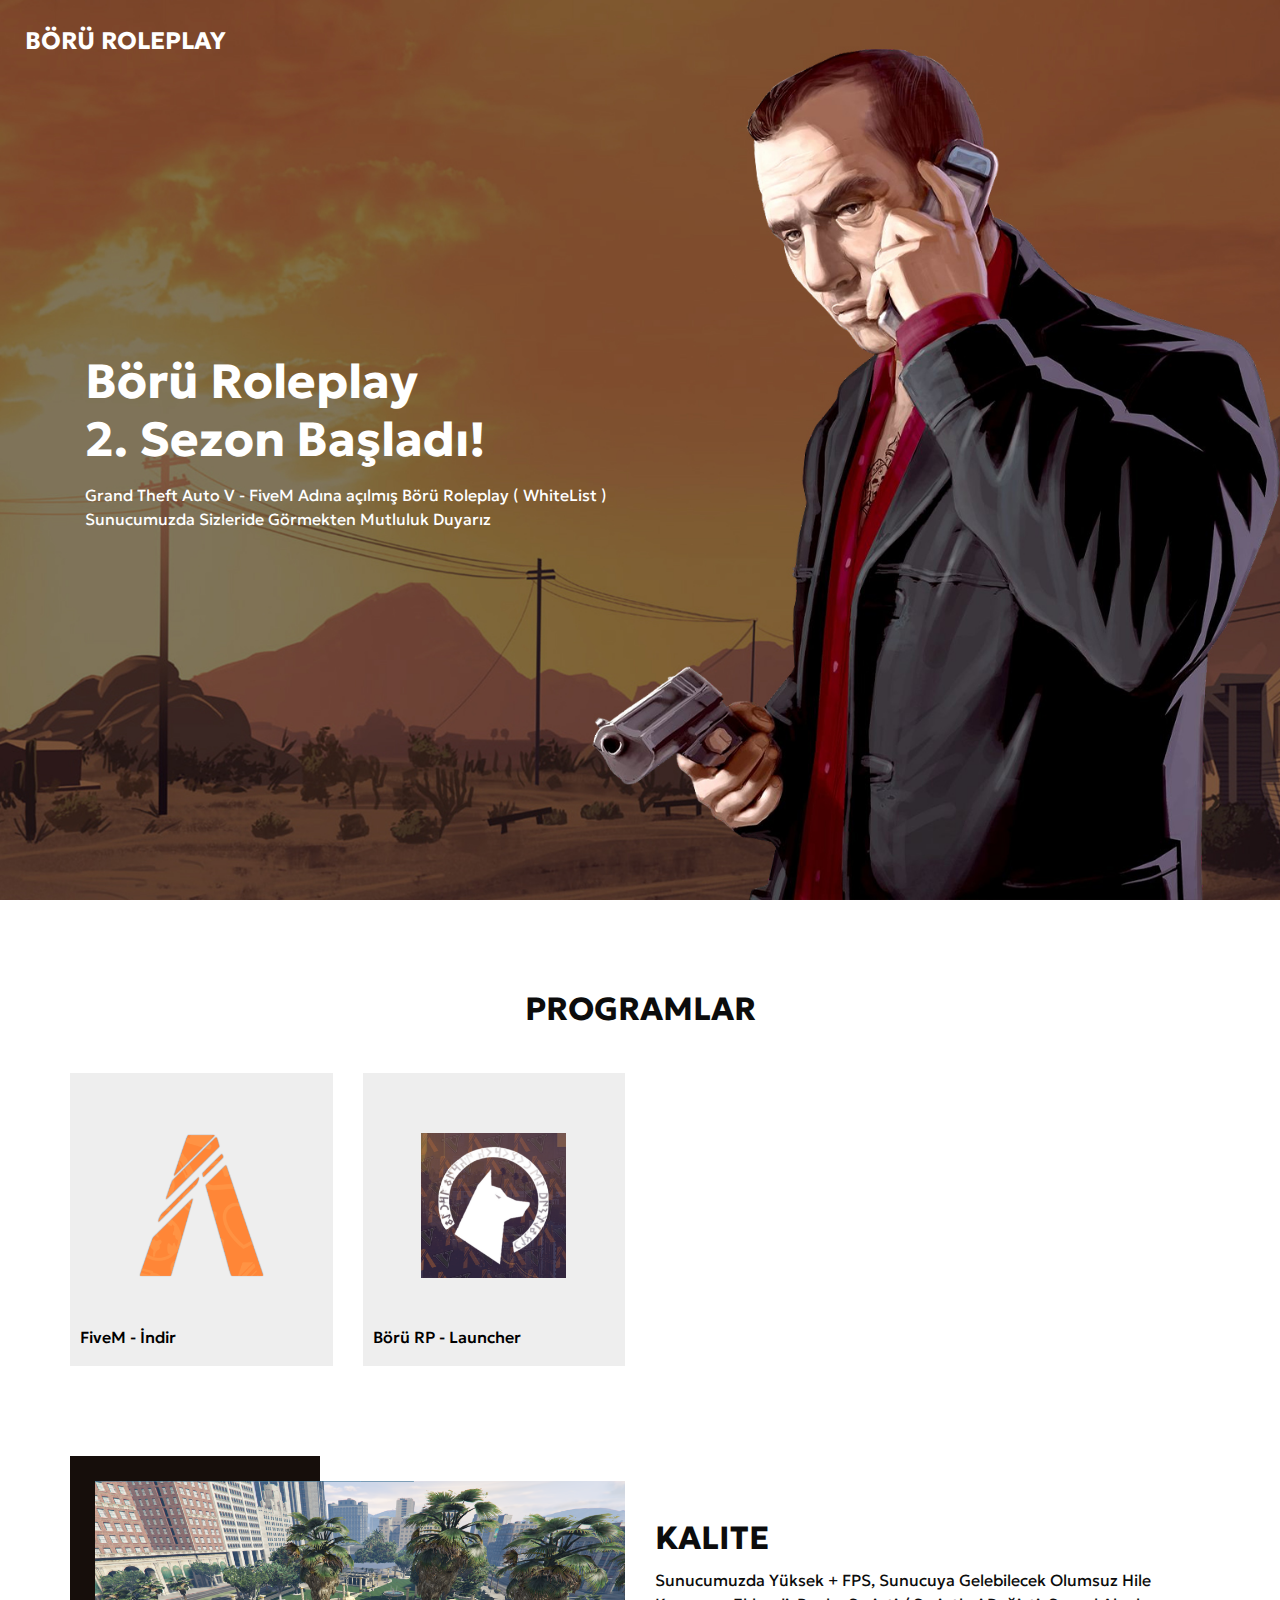
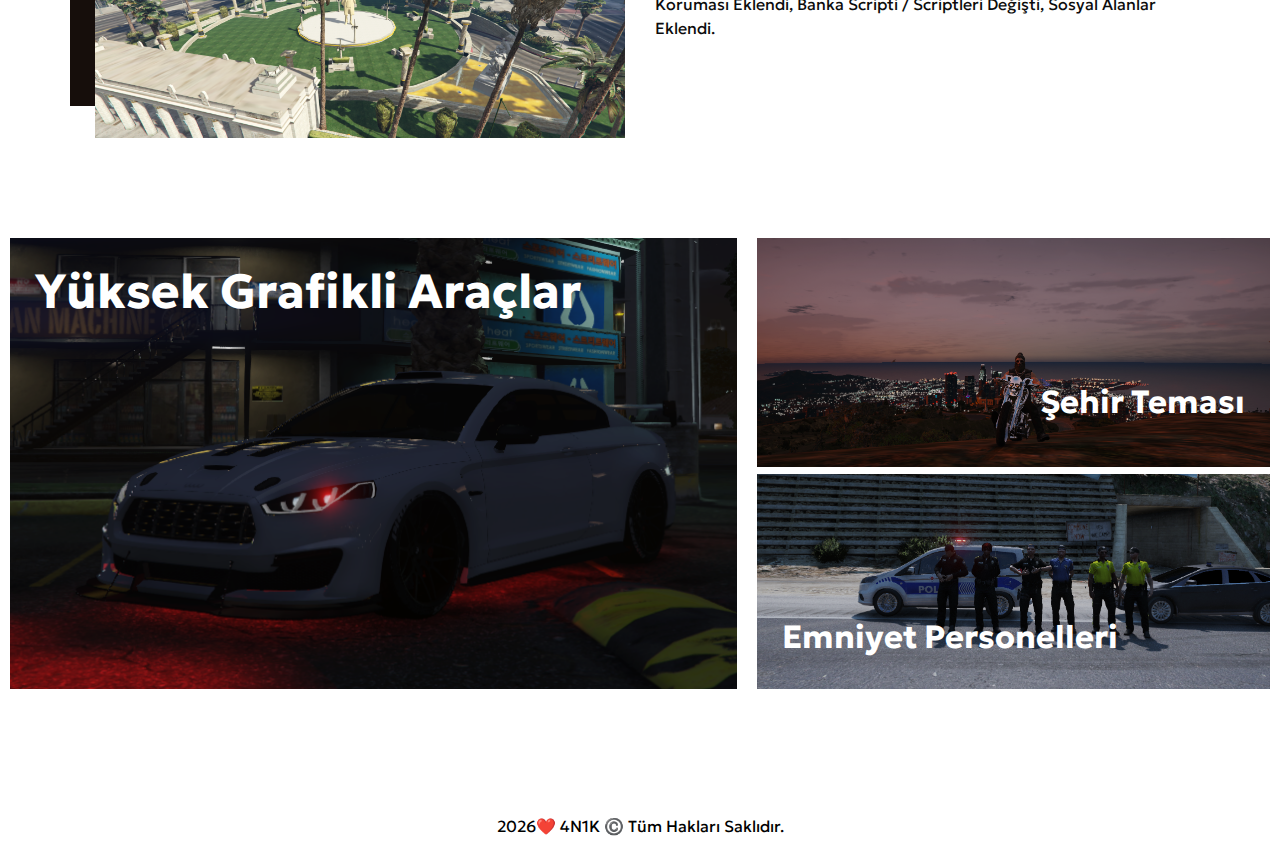
==== index.html @ 7eddcaa7 "Add files via upload" ====
<!DOCTYPE html>
<html>

<head>
  <!-- Basic -->
  <meta charset="utf-8" />
  <meta http-equiv="X-UA-Compatible" content="IE=edge" />
  <!-- Mobile Metas -->
  <meta name="viewport" content="width=device-width, initial-scale=1, shrink-to-fit=no" />
  <!-- Site Metas -->
  <link rel="icon" href="images/ico.png" type="image/gif" />
  <meta name="keywords" content="" />
  <meta name="description" content="" />
  <meta name="author" content="" />

  <title>Börü Roleplay</title>

  <!-- bootstrap core css -->
  <link rel="stylesheet" type="text/css" href="css/bootstrap.css" />
  <!-- font awesome style -->
  <link href="css/font-awesome.min.css" rel="stylesheet" />
  <!-- Custom styles for this template -->
  <link href="css/style.css" rel="stylesheet" />
  <!-- responsive style -->
  <link href="css/responsive.css" rel="stylesheet" />

</head>

<body>

  <!-- header section strats -->
  <header class="header_section">
    <div class="container-fluid">
      <nav class="navbar navbar-expand-lg custom_nav-container">
        <a class="navbar-brand" href="index.html">
          <span>
            Börü Roleplay
          </span>
        </a>
      </nav>
    </div>
  </header>
  <!-- end header section -->

  <!-- slider section -->
  <section class="slider_section position-relative">
    <div class="slider_bg_box">
      <img src="images/slider-bg.jpg" alt="">
    </div>
    <div class="slider_bg"></div>
    <div class="container">
      <div class="col-md-9 col-lg-8">
        <div class="detail-box">
          <h1>
            Börü Roleplay
            <br> 2. Sezon Başladı!
          </h1>
          <p>
            Grand Theft Auto V - FiveM Adına açılmış Börü Roleplay ( WhiteList ) Sunucumuzda Sizleride Görmekten Mutluluk Duyarız
          </p>
        </div>
      </div>
    </div>
  </section>
  <!-- end slider section -->

  <!-- shop section -->

  <section class="shop_section layout_padding">
    <div class="container">
      <div class="heading_container heading_center">
        <h2 style="font-family: Geologica, sans-serif;">
          Programlar
        </h2>
      </div>
      <center>
        <div class="row">
        <div class="col-sm-6 col-md-4 col-lg-3">
          <div class="box">
            <a href="https://runtime.fivem.net/client/FiveM.exe">
              <div class="img-box">
                <img src="images/FiveM_Logo.png" alt="">
              </div>
              <div class="detail-box">
                <h6>
                  FiveM - İndir
                </h6>
              </div>
            </a>
          </div>
        </div>
        <div class="col-sm-6 col-md-4 col-lg-3">
          <div class="box">
            <a href="">
              <div class="img-box">
                <img src="images/ico.png" alt="">
              </div>
              <div class="detail-box">
                <h6>
                  Börü RP - Launcher
                </h6>
              </div>
            </a>
          </div>
        </div>
      </center>
      
  </section>

  <!-- end shop section -->

  <!-- about section -->

  <section class="about_section  ">
    <div class="container">
      <div class="row">
        <div class="col-md-6">
          <div class="img-box">
            <img src="images/park_alani.png" alt="">
          </div>
        </div>
        <div class="col-md-6">
          <div class="detail-box">
            <div class="heading_container">
              <h2>
                Kalite
              </h2>
            </div>
            <p>
              Sunucumuzda Yüksek + FPS, Sunucuya Gelebilecek Olumsuz Hile Koruması Eklendi, Banka Scripti / Scriptleri Değişti, Sosyal Alanlar Eklendi.
            </p>
          </div>
        </div>
      </div>
    </div>
  </section>

  <!-- end about section -->

  <!-- offer section -->

  <section class="offer_section layout_padding">
    <div class="container-fluid">
      <div class="row">
        <div class="col-md-7 px-0">
          <div class="box offer-box1">
            <img src="images/image.png" alt="">
            <div class="detail-box">
              <h2>
                Yüksek Grafikli Araçlar
              </h2>
            </div>
          </div>
        </div>
        <div class="col-md-5 px-0">
          <div class="box offer-box2">
            <img src="images/Ekran_goruntusu_2024-07-01_072224.png" alt="">
            <div class="detail-box">
              <h2>
                Şehir Teması
              </h2>
            </div>
          </div>
          <div class="box offer-box3">
            <img src="images/090909090.png" alt="">
            <div class="detail-box">
              <h2>
                Emniyet Personelleri
              </h2>
            </div>
          </div>
        </div>
      </div>
    </div>
  </section>
  <!-- end blog section -->

  <!-- info section -->
  
  <footer class="footer_section">
    <div class="container">
      <p>
        <span id="displayYear"></span>❤️ 4N1K ©️ Tüm Hakları Saklıdır.
      </p>
    </div>
  </footer>
  <!-- footer section -->


  <!-- jQery -->
  <script src="js/jquery-3.4.1.min.js"></script>
  <!-- bootstrap js -->
  <script src="js/bootstrap.js"></script>
  <!-- custom js -->
  <script src="js/custom.js"></script>

</body>

</html>
---- css/style.css ----
@import url('https://fonts.googleapis.com/css2?family=Geologica:wght@100..900&family=Outfit:wght@100..900&family=Russo+One&display=swap');
@import url("../fonts/octin_sports_rg.ttf");
body {
  font-family: "Geologica", sans-serif;
  color: #0c0c0c;
  background-color: #ffffff;
  overflow-x: hidden;
}

.layout_padding {
  padding: 90px 0;
}

.layout_padding2 {
  padding: 45px 0;
}

.layout_padding2-top {
  padding-top: 45px;
}

.layout_padding2-bottom {
  padding-bottom: 45px;
}

.layout_padding-top {
  padding-top: 90px;
}

.layout_padding-bottom {
  padding-bottom: 90px;
}

.long_section {
  margin-left: 45px;
  margin-right: 45px;
  padding-left: 15px;
  padding-right: 15px;
}

.heading_container {
  display: -webkit-box;
  display: -ms-flexbox;
  display: flex;
  -webkit-box-orient: vertical;
  -webkit-box-direction: normal;
      -ms-flex-direction: column;
          flex-direction: column;
  -webkit-box-align: start;
      -ms-flex-align: start;
          align-items: flex-start;
  font-family: 'Playfair Display', serif;
}

.heading_container h2 {
  position: relative;
  font-weight: bold;
  text-transform: uppercase;
  margin: 0;
}

.heading_container.heading_center {
  -webkit-box-align: center;
      -ms-flex-align: center;
          align-items: center;
  text-align: center;
}

h1,
h2 {
  font-family: "Geologica", sans-serif;
}

/*header section*/
.header_section {
  position: absolute;
  top: 0;
  width: 100%;
  z-index: 9;
}

.header_section .container-fluid {
  padding-right: 25px;
  padding-left: 25px;
}

.header_section .nav_container {
  margin: 0 auto;
}

.header_section.innerpage_header {
  position: relative;
  background: -webkit-gradient(linear, left top, right top, from(#160e0b), to(#160e0b));
  background: linear-gradient(to right, #160e0b, #160e0b);
  padding: 10px 0;
}

.custom_nav-container {
  padding-left: 0;
  padding-right: 0;
}

.custom_menu-btn {
  position: fixed;
  right: 25px;
  top: 15px;
  width: 50px;
  height: 50px;
}

.custom_menu-btn::before {
  content: "";
  position: absolute;
  top: 0;
  right: 0;
  width: 100%;
  height: 100%;
  background-color: white;
  -webkit-box-shadow: 0 0 5px 0 rgba(0, 0, 0, 0.07);
          box-shadow: 0 0 5px 0 rgba(0, 0, 0, 0.07);
  z-index: 7;
  border-radius: 100%;
  -webkit-transition: all .3s;
  transition: all .3s;
}

.custom_menu-btn.menu_btn-style::before {
  width: 100vh;
  height: 100vh;
  background-color: #160e0b;
  -webkit-transform: scale(5);
          transform: scale(5);
  border-radius: 0;
}

.custom_menu-btn button {
  width: 50px;
  height: 50px;
  outline: none;
  border: none;
  border-radius: 100%;
  display: -webkit-box;
  display: -ms-flexbox;
  display: flex;
  -webkit-box-orient: vertical;
  -webkit-box-direction: normal;
      -ms-flex-direction: column;
          flex-direction: column;
  -webkit-box-align: center;
      -ms-flex-align: center;
          align-items: center;
  -webkit-box-pack: center;
      -ms-flex-pack: center;
          justify-content: center;
  background-color: transparent;
  position: relative;
  z-index: 999;
  margin: 0;
}

.custom_menu-btn button span {
  display: block;
  width: 30px;
  height: 3px;
  background-color: #000000;
  margin: 2.5px 0;
  -webkit-transition: all 0.3s;
  transition: all 0.3s;
  border-radius: 15px;
}

.custom_menu-btn .s-2 {
  -webkit-transition: all 0.1s;
  transition: all 0.1s;
}

.menu_btn-style button span {
  background-color: #ffffff;
}

.menu_btn-style button .s-1 {
  -webkit-transform: rotate(45deg) translate(6px, 6px);
          transform: rotate(45deg) translate(6px, 6px);
}

.menu_btn-style button .s-2 {
  -webkit-transform: translateX(100px);
          transform: translateX(100px);
}

.menu_btn-style button .s-3 {
  -webkit-transform: rotate(-45deg) translate(5px, -5px);
          transform: rotate(-45deg) translate(5px, -5px);
}

.overlay {
  height: 100%;
  width: 0;
  position: fixed;
  top: 0;
  left: 0;
  overflow-x: hidden;
  -webkit-transition: 0.5s;
  transition: 0.5s;
  z-index: 9;
}

.overlay .closebtn {
  position: absolute;
  top: 0;
  right: 30px;
  font-size: 60px;
}

.overlay a {
  padding: 0px;
  text-decoration: none;
  font-size: 22px;
  color: #ffffff;
  display: block;
  -webkit-transition: 0.3s;
  transition: 0.3s;
  margin-bottom: 15px;
  text-transform: uppercase;
  font-weight: 600;
  opacity: 0;
}

.overlay a:hover {
  color: #fd9c6b;
}

.overlay-content {
  position: relative;
  top: 30%;
  width: 100%;
  text-align: center;
  margin-top: 30px;
  z-index: 99;
}

.menu_width {
  width: 100%;
}

.menu_width.overlay a {
  opacity: 1;
}

a,
a:hover,
a:focus {
  text-decoration: none;
}

a:hover,
a:focus {
  color: initial;
}

.btn,
.btn:focus {
  outline: none !important;
  -webkit-box-shadow: none;
          box-shadow: none;
}

.navbar-brand {
  margin-top: 10px;
}

.navbar-brand span {
  font-size: 24px;
  font-weight: 700;
  color: #ffffff;
  text-transform: uppercase;
}

/*end header section*/
/* slider section */
.slider_section {
  min-height: 100vh;
  -webkit-box-flex: 1;
      -ms-flex: 1;
          flex: 1;
  display: -webkit-box;
  display: -ms-flexbox;
  display: flex;
  -webkit-box-align: center;
      -ms-flex-align: center;
          align-items: center;
  position: relative;
}

.slider_section .row {
  -webkit-box-align: center;
      -ms-flex-align: center;
          align-items: center;
}

.slider_section .detail-box {
  position: relative;
  z-index: 4;
  color: #ffffff;
  padding: 75px 0;
}

.slider_section .detail-box h1 {
  font-weight: bold;
  font-size: 3rem;
}

.slider_section .detail-box p {
  width: 75%;
  margin-top: 15px;
}

.slider_section .detail-box .slider-link {
  display: inline-block;
  padding: 10px 45px;
  background-color: transparent;
  color: #fd9c6b;
  border-radius: 5px;
  border: 1px solid #fd9c6b;
  -webkit-transition: all .2s;
  transition: all .2s;
  margin-top: 35px;
}

.slider_section .detail-box .slider-link:hover {
  background-color: #fd9c6b;
  color: #ffffff;
}

.slider_section .slider_bg_box {
  position: absolute;
  top: 0;
  left: 0;
  width: 100%;
  height: 100%;
  z-index: 2;
  overflow: hidden;
}

.slider_section .slider_bg_box img {
  width: 100%;
  height: 100%;
  -o-object-fit: cover;
     object-fit: cover;
  -o-object-position: top right;
     object-position: top right;
}

.shop_section .heading_container {
  margin-bottom: 20px;
}

.shop_section .box {
  background-color: #eeeeee;
  position: relative;
  padding: 10px;
  margin-top: 25px;
}

.shop_section .box a {
  color: #000000;
}

.shop_section .box .img-box {
  display: -webkit-box;
  display: -ms-flexbox;
  display: flex;
  -webkit-box-pack: center;
      -ms-flex-pack: center;
          justify-content: center;
  -webkit-box-align: center;
      -ms-flex-align: center;
          align-items: center;
  padding: 15px 30px;
  height: 245px;
}

.shop_section .box .img-box img {
  max-width: 100%;
  max-height: 145px;
}

.shop_section .box .detail-box {
  display: -webkit-box;
  display: -ms-flexbox;
  display: flex;
  -webkit-box-pack: justify;
      -ms-flex-pack: justify;
          justify-content: space-between;
}

.shop_section .box .detail-box h6 span {
  color: #fd9c6b;
}

.shop_section .box .new {
  width: 50px;
  height: 50px;
  position: absolute;
  top: 10px;
  left: 10px;
  background-color: #ffffff;
  display: -webkit-box;
  display: -ms-flexbox;
  display: flex;
  -webkit-box-pack: center;
      -ms-flex-pack: center;
          justify-content: center;
  -webkit-box-align: center;
      -ms-flex-align: center;
          align-items: center;
  border-radius: 100%;
  font-size: 15px;
}

.shop_section .btn-box {
  display: -webkit-box;
  display: -ms-flexbox;
  display: flex;
  -webkit-box-pack: center;
      -ms-flex-pack: center;
          justify-content: center;
  margin-top: 45px;
}

.shop_section .btn-box a {
  display: inline-block;
  padding: 10px 40px;
  background-color: #fd9c6b;
  color: #ffffff;
  border-radius: 5px;
  border: 1px solid #fd9c6b;
  -webkit-transition: all .2s;
  transition: all .2s;
}

.shop_section .btn-box a:hover {
  background-color: transparent;
  color: #fd9c6b;
}

.about_section .row {
  -webkit-box-align: center;
      -ms-flex-align: center;
          align-items: center;
}

.about_section .img-box {
  position: relative;
  padding: 25px 0 0 25px;
}

.about_section .img-box img {
  width: 100%;
  position: relative;
}

.about_section .img-box::before {
  content: "";
  position: absolute;
  top: 0;
  left: 0;
  width: 250px;
  height: 250px;
  background-color: #160e0b;
}

.about_section .detail-box p {
  margin-top: 10px;
  margin-bottom: 35px;
}

.about_section .detail-box a {
  display: inline-block;
  padding: 10px 45px;
  background-color: #fd9c6b;
  color: #ffffff;
  border-radius: 0;
  border: 1px solid #fd9c6b;
  -webkit-transition: all .2s;
  transition: all .2s;
}

.about_section .detail-box a:hover {
  background-color: transparent;
  color: #fd9c6b;
}

.offer_section .row > div {
  display: -webkit-box;
  display: -ms-flexbox;
  display: flex;
  -webkit-box-orient: vertical;
  -webkit-box-direction: normal;
      -ms-flex-direction: column;
          flex-direction: column;
  -webkit-box-pack: stretch;
      -ms-flex-pack: stretch;
          justify-content: stretch;
}

.offer_section .box {
  margin: 10px;
  height: 100%;
  position: relative;
  min-height: 175px;
}

.offer_section .box img {
  width: 100%;
  min-height: 100%;
}

.offer_section .box .detail-box {
  position: absolute;
  top: 0;
  left: 0;
  width: 100%;
  height: 100%;
  display: -webkit-box;
  display: -ms-flexbox;
  display: flex;
  -webkit-box-orient: vertical;
  -webkit-box-direction: normal;
      -ms-flex-direction: column;
          flex-direction: column;
  -webkit-box-align: start;
      -ms-flex-align: start;
          align-items: flex-start;
  -webkit-box-pack: center;
      -ms-flex-pack: center;
          justify-content: center;
  color: #ffffff;
  padding: 25px;
  background-color: rgba(0, 0, 0, 0.15);
}

.offer_section .box .detail-box h2 {
  font-weight: bold;
}

.offer_section .box .detail-box a {
  display: inline-block;
  padding: 8px 40px;
  background-color: transparent;
  color: #fd9c6b;
  border-radius: 0;
  border: 1px solid #fd9c6b;
  -webkit-transition: all .2s;
  transition: all .2s;
  margin-top: 10px;
}

.offer_section .box .detail-box a:hover {
  background-color: #fd9c6b;
  color: #ffffff;
}

.offer_section .box.offer-box1 {
  min-height: 225px;
}

.offer_section .box.offer-box1 .detail-box {
  -webkit-box-pack: start;
      -ms-flex-pack: start;
          justify-content: flex-start;
}

.offer_section .box.offer-box1 .detail-box h2 {
  font-size: 3rem;
}

.offer_section .box.offer-box2 .detail-box h2, .offer_section .box.offer-box3 .detail-box h2 {
  font-size: 2rem;
}

.offer_section .box.offer-box2 .detail-box {
  -webkit-box-align: end;
      -ms-flex-align: end;
          align-items: flex-end;
  -webkit-box-pack: end;
      -ms-flex-pack: end;
          justify-content: flex-end;
}

.offer_section .box.offer-box3 .detail-box {
  -webkit-box-align: start;
      -ms-flex-align: start;
          align-items: flex-start;
  -webkit-box-pack: end;
      -ms-flex-pack: end;
          justify-content: flex-end;
}

.blog_section .heading_container {
  -webkit-box-align: center;
      -ms-flex-align: center;
          align-items: center;
}

.blog_section .heading_container h2::before {
  left: 50%;
  -webkit-transform: translateX(-50%);
          transform: translateX(-50%);
}

.blog_section .box {
  margin-top: 55px;
  background-color: #f1f2f3;
}

.blog_section .box .img-box {
  position: relative;
}

.blog_section .box .img-box .blog_date {
  position: absolute;
  left: 25px;
  bottom: -15px;
  padding: 10px 15px;
  font-size: 18px;
  background-color: #160e0b;
  margin: 0;
  text-align: center;
  border: 3px solid #ffffff;
  color: #ffffff;
}

.blog_section .box .img-box img {
  width: 100%;
}

.blog_section .box .detail-box {
  margin-top: 10px;
  padding: 25px;
}

.blog_section .box .detail-box h5 {
  font-weight: bold;
}

.blog_section .box .detail-box p {
  font-size: 15px;
}

.blog_section .box .detail-box a {
  display: inline-block;
  padding: 10px 30px;
  background-color: transparent;
  color: #160e0b;
  border-radius: 0;
  border: 1px solid #160e0b;
  -webkit-transition: all .2s;
  transition: all .2s;
}

.blog_section .box .detail-box a:hover {
  background-color: #160e0b;
  color: #ffffff;
}

.client_section .heading_container {
  -webkit-box-align: center;
      -ms-flex-align: center;
          align-items: center;
}

.client_section .box {
  display: -webkit-box;
  display: -ms-flexbox;
  display: flex;
  -webkit-box-orient: vertical;
  -webkit-box-direction: normal;
      -ms-flex-direction: column;
          flex-direction: column;
  -webkit-box-align: center;
      -ms-flex-align: center;
          align-items: center;
  text-align: center;
  margin: 45px;
  padding: 35px 25px;
  border-radius: 15px;
  background-color: #160e0b;
  color: #ffffff;
}

.client_section .box .img-box {
  margin-bottom: 15px;
  min-width: 145px;
  max-width: 145px;
  overflow: hidden;
}

.client_section .box .img-box img {
  width: 100%;
  border-radius: 100%;
  border: 7px solid rgba(255, 255, 255, 0.45);
}

.client_section .box .detail-box {
  display: -webkit-box;
  display: -ms-flexbox;
  display: flex;
  -webkit-box-orient: vertical;
  -webkit-box-direction: normal;
      -ms-flex-direction: column;
          flex-direction: column;
}

.client_section .box .detail-box .name img {
  width: 25px;
  margin-bottom: 5px;
}

.client_section .box .detail-box .name h6 {
  color: #fd9c6b;
  font-size: 20px;
}

.client_section .carousel_btn-container {
  display: -webkit-box;
  display: -ms-flexbox;
  display: flex;
  -webkit-box-pack: center;
      -ms-flex-pack: center;
          justify-content: center;
}

.client_section .carousel-control-prev,
.client_section .carousel-control-next {
  position: unset;
  width: 45px;
  height: 45px;
  border: none;
  opacity: 1;
  background-repeat: no-repeat;
  background-size: 12px;
  background-position: center;
  background-color: #fd9c6b;
  background-position: center;
  border-radius: 5px;
  margin: 0 2.5px;
}

.client_section .carousel-control-prev:hover,
.client_section .carousel-control-next:hover {
  background-color: #160e0b;
}

.client_section .carousel-control-next {
  left: initial;
}

.info_section {
  background-color: #160e0b;
  color: #ffffff;
}

.info_section .info_form_social_row {
  -webkit-box-align: center;
      -ms-flex-align: center;
          align-items: center;
  margin-bottom: 45px;
}

.info_section .info_form {
  width: 100%;
}

.info_section .info_form form {
  display: -webkit-box;
  display: -ms-flexbox;
  display: flex;
  -webkit-box-align: end;
      -ms-flex-align: end;
          align-items: flex-end;
}

.info_section .info_form form input {
  -webkit-box-flex: 1;
      -ms-flex: 1;
          flex: 1;
  background-color: #ffffff;
  height: 50px;
  padding-left: 15px;
  outline: none;
  color: #ffffff;
  border: none;
  border-bottom: 1px solid #fd9c6b;
}

.info_section .info_form form input::-webkit-input-placeholder {
  color: #9c9c9c;
}

.info_section .info_form form input:-ms-input-placeholder {
  color: #9c9c9c;
}

.info_section .info_form form input::-ms-input-placeholder {
  color: #9c9c9c;
}

.info_section .info_form form input::placeholder {
  color: #9c9c9c;
}

.info_section .info_form form button {
  background-color: transparent;
  color: #fd9c6b;
  text-transform: uppercase;
  font-size: 12px;
  outline: none;
  border: none;
  display: inline-block;
  padding: 15.5px 25px;
  background-color: #fd9c6b;
  color: #ffffff;
  border-radius: 0;
  border: 1px solid #fd9c6b;
  -webkit-transition: all .2s;
  transition: all .2s;
}

.info_section .info_form form button:hover {
  background-color: transparent;
  color: #fd9c6b;
}

.info_section .social_box {
  width: 100%;
  display: -webkit-box;
  display: -ms-flexbox;
  display: flex;
}

.info_section .social_box a {
  display: -webkit-box;
  display: -ms-flexbox;
  display: flex;
  -webkit-box-pack: center;
      -ms-flex-pack: center;
          justify-content: center;
  -webkit-box-align: center;
      -ms-flex-align: center;
          align-items: center;
  width: 50px;
  height: 50px;
  border: 1px solid #ffffff;
  color: #ffffff;
  margin-right: 10px;
}

.info_section .social_box a:hover {
  color: #fd9c6b;
  border-color: #fd9c6b;
}

.info_section h4 {
  margin-bottom: 15px;
}

.info_section .info_links .info_links_menu {
  display: -webkit-box;
  display: -ms-flexbox;
  display: flex;
  -webkit-box-orient: vertical;
  -webkit-box-direction: normal;
      -ms-flex-direction: column;
          flex-direction: column;
}

.info_section .info_links .info_links_menu a {
  color: #ffffff;
}

.info_section .info_links .info_links_menu a:not(:nth-last-child(1)) {
  margin-bottom: 10px;
}

.info_section .info_links .info_links_menu a:hover {
  color: #fd9c6b;
}

.info_section .info_insta .insta_box {
  display: -webkit-box;
  display: -ms-flexbox;
  display: flex;
  -webkit-box-align: center;
      -ms-flex-align: center;
          align-items: center;
}

.info_section .info_insta .insta_box .img-box {
  width: 65px;
  min-width: 65px;
  height: 65px;
  padding: 10px;
  display: -webkit-box;
  display: -ms-flexbox;
  display: flex;
  -webkit-box-pack: center;
      -ms-flex-pack: center;
          justify-content: center;
  -webkit-box-align: center;
      -ms-flex-align: center;
          align-items: center;
  margin-right: 10px;
  background-color: #ffffff;
}

.info_section .info_insta .insta_box .img-box img {
  max-width: 100%;
  max-height: 100%;
}

.info_section .info_insta .insta_box p {
  margin: 0;
}

.info_section .info_insta .insta_box:not(:nth-last-child(1)) {
  margin-bottom: 15px;
}

.info_section .info_contact a {
  display: -webkit-box;
  display: -ms-flexbox;
  display: flex;
  -webkit-box-align: center;
      -ms-flex-align: center;
          align-items: center;
  color: #ffffff;
  margin-bottom: 10px;
}

.info_section .info_contact a i {
  margin-right: 5px;
  width: 25px;
}

.info_section .info_contact a:hover:hover {
  color: #fd9c6b;
}

/* footer section*/
.footer_section {
  position: relative;
  text-align: center;
}

.footer_section p {
  color: #000000;
  padding: 25px 0;
  margin: 0;
}

.footer_section p a {
  color: inherit;
}
/*# sourceMappingURL=style.css.map */
---- css/responsive.css ----
@media (max-width: 1300px) {}

@media (max-width: 1120px) {}

@media (max-width: 992px) {

  .slider_section {
    min-height: auto;
  }

  .slider_section .detail-box {
    padding: 90px 0 75px 0;
  }

  .info_main_row>div:nth-child(1) {
    margin-bottom: 25px;
  }

  .info_main_row>div:nth-child(2) {
    margin-bottom: 25px;
  }
}

@media (max-width: 800px) {}

@media (max-width: 768px) {
  .slider_section .detail-box h1 {
    font-size: 2.5rem;
  }

  .slider_section .slider_bg_box img {
    object-position: 20% center;
  }

  .about_section .img-box {
    margin-bottom: 45px;

  }

  .contact_section .form_container {
    margin-bottom: 45px;
  }

  .client_section .box {
    flex-direction: column;
    text-align: center;
    margin: 45px 15px;
  }

  .client_section .box .detail-box {
    align-items: center;
  }

  .client_section .box .img-box {
    margin-right: 0;
    margin-bottom: 25px;
  }

  .info_main_row>div {
    display: flex;
    flex-direction: column;
    align-items: center;
    text-align: center;

  }

  .info_main_row>div:not(:nth-last-child(1)) {
    margin-bottom: 25px;
  }

  .info_section .social_box {
    justify-content: center;
    margin-top: 25px;
  }

  .info_section .info_contact {
    display: flex;
    flex-direction: column;
    align-items: center;
  }

}

@media (max-width: 576px) {
  .info_section .info_insta .insta_box {
    flex-direction: column;
  }

  .info_section .info_insta .insta_box .img-box {
    margin-right: 0;
    margin-bottom: 10px;
  }

}

@media (max-width: 480px) {
  .about_section .img-box::before {
    width: 150px;
    height: 150px;
  }

  .slider_section .slider_bg_box img {
    object-position: 40% center;
  }
}

@media (max-width: 420px) {}

@media (max-width: 376px) {
  .slider_section .detail-box h1 {
    font-size: 2rem;
  }
}

@media (min-width: 1200px) {
  .container {
    max-width: 1170px;
  }
}
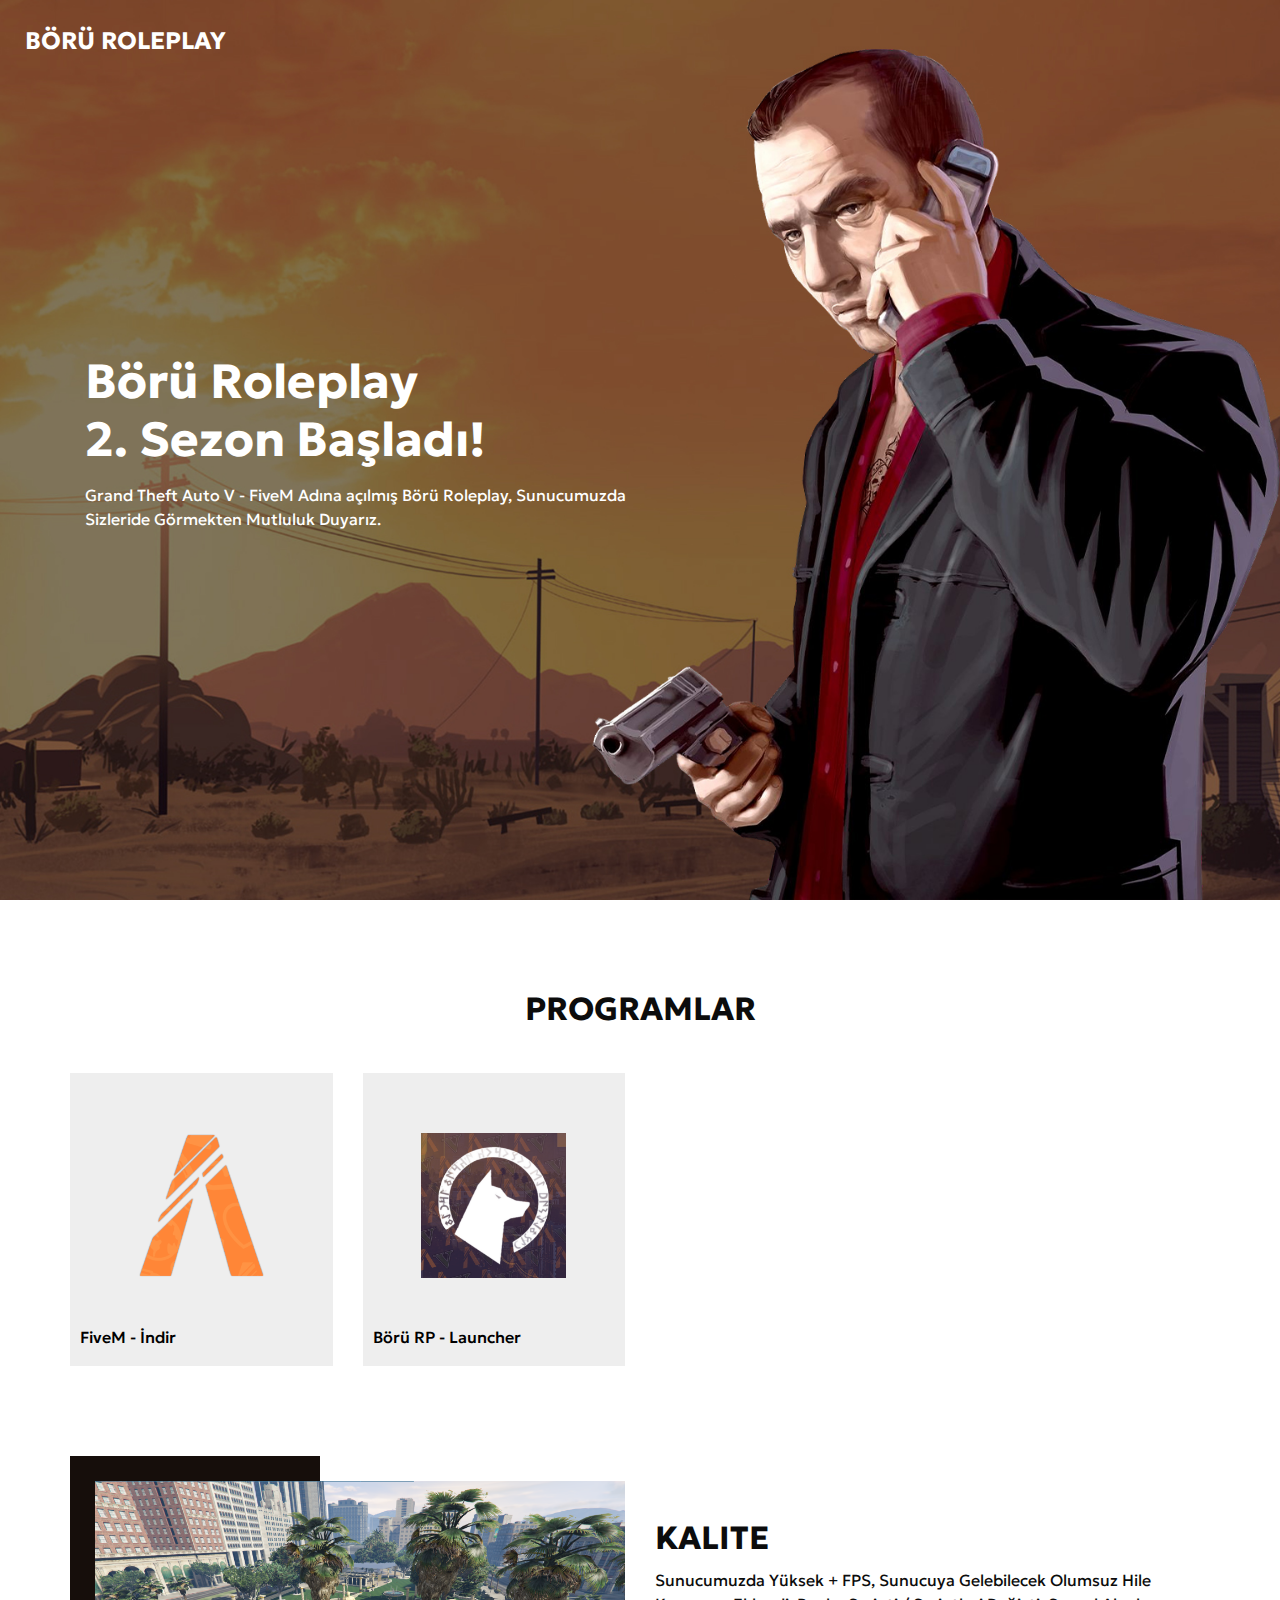
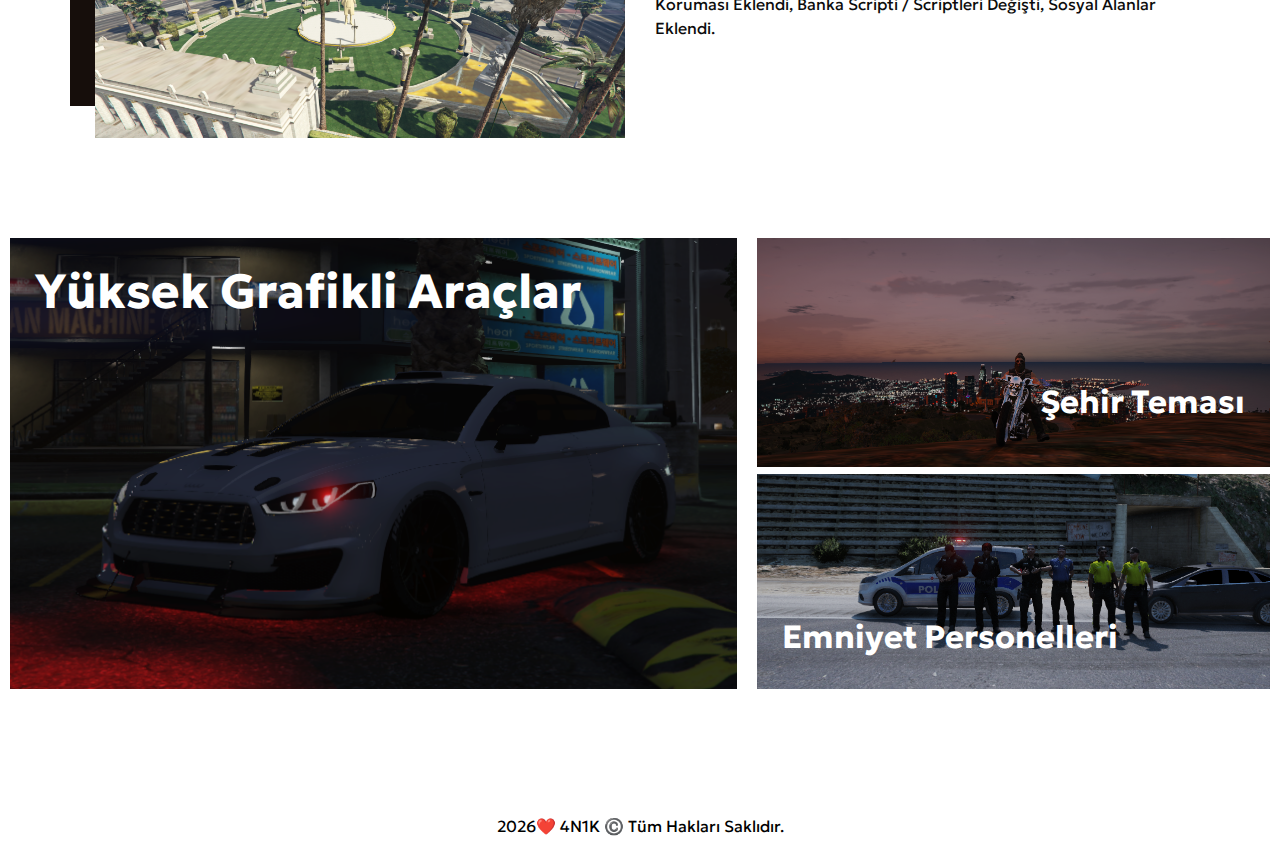
==== commit c4d36d00: "Update index.html" ====
--- a/index.html
+++ b/index.html
@@ -56,7 +56,7 @@
             <br> 2. Sezon Başladı!
           </h1>
           <p>
-            Grand Theft Auto V - FiveM Adına açılmış Börü Roleplay ( WhiteList ) Sunucumuzda Sizleride Görmekten Mutluluk Duyarız
+            Grand Theft Auto V - FiveM Adına açılmış Börü Roleplay, Sunucumuzda Sizleride Görmekten Mutluluk Duyarız.
           </p>
         </div>
       </div>
@@ -91,7 +91,7 @@
         </div>
         <div class="col-sm-6 col-md-4 col-lg-3">
           <div class="box">
-            <a href="">
+            <a href="https://drive.google.com/file/d/109f6BCcQ5CItccIy4OsMC3AWdGazD0eN/view?usp=sharing">
               <div class="img-box">
                 <img src="images/ico.png" alt="">
               </div>
@@ -196,4 +196,4 @@
 
 </body>
 
-</html>+</html>
